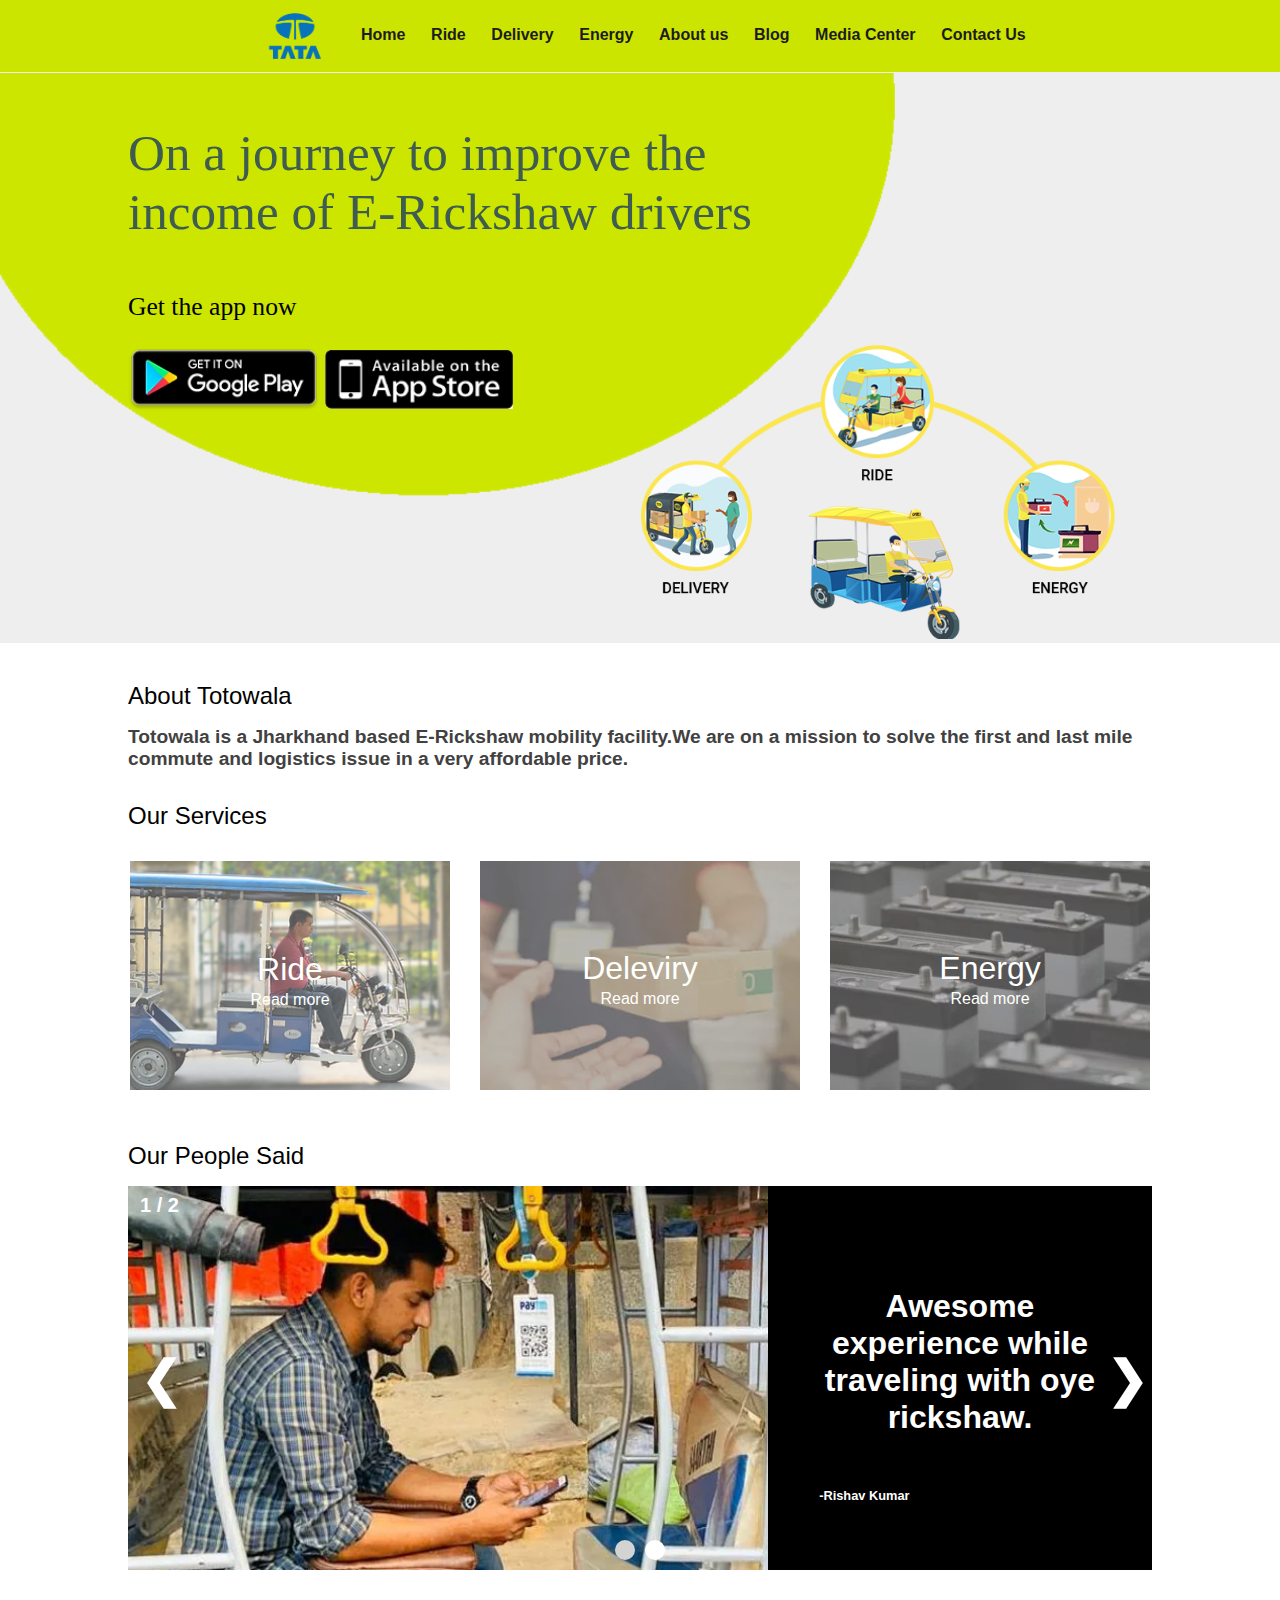
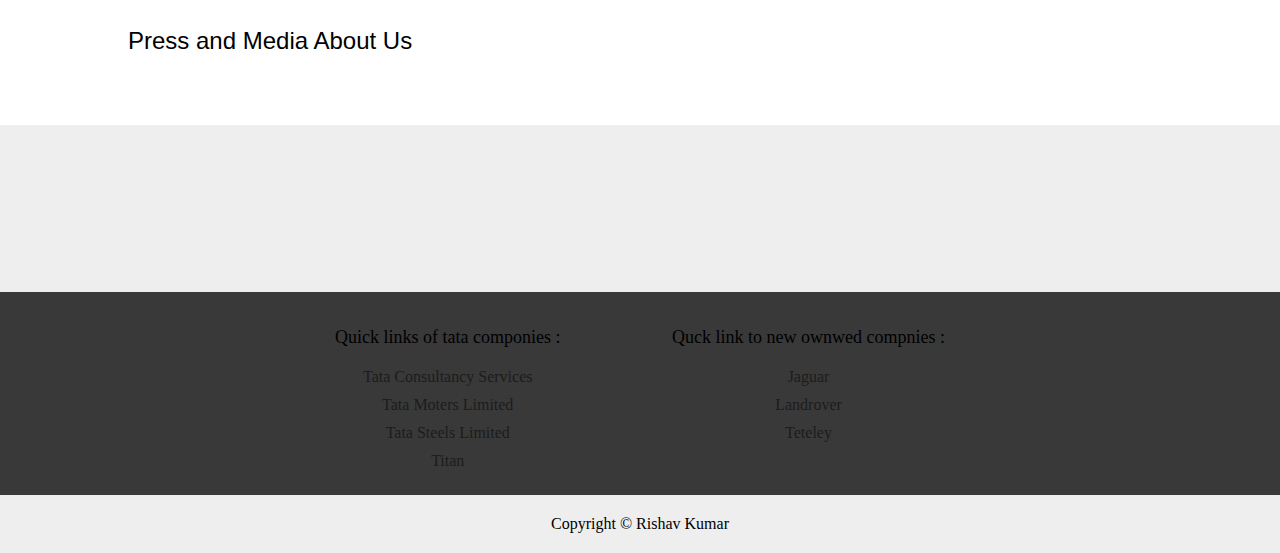
==== index.html @ 64a01a16 "uploding to git" ====
<!DOCTYPE html>
<html lang="en">

<head>
    <meta charset="UTF-8">
    <meta http-equiv="X-UA-Compatible" content="IE=edge">
    <meta name="viewport" content="width=device-width, initial-scale=1.0">
    <link rel="stylesheet" href="css/utiles.css">
    <link rel="stylesheet" href="css/styles.css">
    <title>Home</title>
</head>

<body>
    <header>
        <nav>
            <div class="logo flex-all-center"><img alt="logo" src="img/logo.png"></div>
            <div class="link"><a href="index.html">Home</a></div>
            <div class="link"><a href="ride.html">Ride</a></div>
            <div class="link"><a href="delivery.html">Delivery</a></div>
            <div class="link"><a href="energy.html">Energy</a></div>
            <div class="link"><a href="about.html">About us</a></div>
            <div class="link"><a href="blog.html">Blog</a></div>
            <div class="link"><a href="media.html">Media Center</a></div>
            <div class="link"><a href="contect.html">Contact Us</a></div>
        </nav>
    </header>
    <main>
        <div class="effect">
            <div class="circle-content">
                <div class="circle-heading">On a journey to improve the<br> income of E-Rickshaw drivers</div>
                <div class="circle-heading-2">Get the app now</div>
                <a href="www.google.com"><img src="img/play-store-logo.png" alt="play store"></a>
                <a href="www.google.com"><img src="img/app-store-logo.png" alt="app store"></a>
            </div>
            <img src="img/header-img-1.png" alt="Half circle" class="circle">
            <img src="img/header-img -2.webp" alt="Todo works" class="working">
        </div>
        <div class="content">
            <div class="artical">
                <div class="artical-title">About Totowala</div>
                <div class="artical-content">Totowala is a Jharkhand based E-Rickshaw mobility facility.We are on a
                    mission to solve the first and last mile commute and logistics issue in a very affordable price.
                </div>
            </div>

            <div class="artical">
                <div class="artical-title">Our Services</div>
                <div class="artical-content flex-all-center">
                    <div class="services">
                        <img src="img/home-3.png" alt="image-of-rider">
                        <div class="content-over-img">
                            <p>Ride</p>
                            <a href="ride.html">Read more</a>
                        </div>
                    </div>
                    <div class="services">
                        <img src="img/home-4.png" alt="image-of-rider">
                        <div class="content-over-img">
                            <p>Deleviry</p>
                            <a href="delivery.html">Read more</a>
                        </div>
                    </div>
                    <div class="services">
                        <img src="img/home-5.png" alt="image-of-rider">
                        <div class="content-over-img">
                            <p>Energy</p>
                            <a href="energy.html">Read more</a>
                        </div>
                    </div>
                </div>
            </div>
            
            <div class="artical">
                <div class="artical-title">Our People Said</div>
                <div class="artical-content">
                    <div class="slideshow-container"> 
                        
                        <div class="Slides fade">
                            <div class="one-box-review">
                                <img src="img/customer-1.png" alt="customer-review1">
                                <div class="cusomer-review">
                                    Awesome experience while traveling with oye rickshaw.
                                    <p class="reviewer">-Rishav Kumar</p>
                                </div>
                                <div class="numbertext">1 / 2</div>
                            </div>
                        </div>
                      
                        <div class="Slides fade">
                            <div class="one-box-review">
                                <img src="img/customer-2.png" alt="customer-review1">
                                <div class="cusomer-review">
                                    It's a great app. I'm happy to use this. Well done Guys.
                                    <p class="reviewer">-Jyoti Sharma</p>
                                </div>
                                <div class="numbertext">2 / 2</div>
                            </div>
                        </div>
                      
                        <a class="prev" onclick="plusSlides(-1)">&#10094;</a>
                        <a class="next" onclick="plusSlides(1)">&#10095;</a>
                        <div style="text-align:center">
                            <span class="dot" onclick="currentSlide(1)"></span>
                            <span class="dot" onclick="currentSlide(2)"></span>
                        </div>
                    </div>
                </div>
            </div>
            
            
            <div class="artical">
                <div class="artical-title">Press and Media About Us</div>
                <div class="artical-content">

                </div>
            </div>

        </div>
       
    </main>
    <footer class="flex-all-center">
        <div class="hl">
            <div class="links">
                <p>Quick links of tata componies :</p>
                <ul>
                    <li><a href="tcs.html">Tata Consultancy Services</a></li>
                    <li><a href="tml.html">Tata Moters Limited</a></li>
                    <li><a href="tsl.html">Tata Steels Limited</a></li>
                    <li><a href="titan.html">Titan</a></li>

                </ul>
            </div>
            <div class="links">
                <p>Quck link to new ownwed compnies :</p>
                <ul>
                    <li><a href="https://www.jaguar.in">Jaguar</a></li>
                    <li><a href="https://www.landrover.in">Landrover</a></li>
                    <li><a href="https://www.tetley.in">Teteley</a></li>

                </ul>
            </div>
        </div>

    </footer>
    <p class="creator">Copyright &copy; Rishav Kumar</p>
    <script src="js/index.js"></script>
</body>

</html>
---- css/utiles.css ----
.flex-all-center{
    display: flex;
    justify-content: center;
    align-items: center;
}
.text-center{
    text-align: center;
}
---- css/styles.css ----
@font-face {
    font-family: 'JosefinSans';
    src: url('/fonts/JosefinSans-VariableFont_wght.ttf');
}
/*
--main-bg-color: #FFD24C;
--main-light-colr: #FFE69A;
--main-text-color: #1C1C1C;
--slider-text-color: lightgray;
--link-color: #3E5C50;
--page-bg-color: #EEEEEE ;
--data-bg :white;
*/

:root {
    --nav-dark-color: #CCE500;
    --nav-light-colr: #BDD400;
    --link-dark-color: #1C1C1C;
    --link-light-color: #3E5C50;
    --slider-text-color: lightgray;
    
    --page-bg-color: #EEEEEE ;
    --data-bg :white;
    --footer-dark-color :#393939;
    --h-hight: 72px;
    --f-hight: 12vh;
}

* {
    margin: 0;
    padding: 0;

}
header {
    position: sticky;
    top: 0px;
    z-index: 4;
}

nav {
    display: flex;
    justify-content: center;
    flex-direction: row;
    align-items: center;
    height: var(--h-hight);
    background-color: var(--nav-dark-color);

}

nav div img {
    height: 60px;
}

.link a {
    font-family: Arial, Helvetica, sans-serif;
    font-weight: 700;
    font-size: 1rem;
    display: inline-block;
    box-sizing: border-box;
    padding-top: 20px ;
    padding-left: 1vw;
    padding-right: 1vw;
    height: 60px;
    text-decoration: none;
    color: var(--link-dark-color);
}

.link a:hover {
    color:var(--link-light-color);
    background-color: var(--nav-light-colr);
}

main {
    background-color: var(--page-bg-color);
}

.circle{
    margin-top: 1px;
    width: 70vw;
}
.circle-content{
    position:absolute;
    margin-left: 10vw;
    margin-top: 4vw;
    width: 60vw;
}
.circle-heading{
    font-size: 4vw;
    color: var(--link-light-color);
}
.circle-heading-2{
    font-size: 2vw;
    margin-top: 4vw;
    margin-bottom:2vw ;
}
.circle-content img{
    width:15vw;
}
.working{
    position: relative;
    bottom: 13vw;
    left: 40vw;
    width: 60vw;
}

.content{
    padding-top: 3vw;
    padding-bottom: 3vw;
    padding-left: 10vw;
    padding-right: 10vw;
    background-color: white;
    font-family:    worksans-extralight,work sans,sans-serif;
    position: relative;
    bottom: 13vw;

}
.artical-title{
    font-size: 1.5rem;
}
.artical-content{
    margin-top: 1rem;
    margin-bottom: 2rem;
    font-size: 1.2rem;
    color: rgb(65, 65, 65);
    font-weight: bold;
}
.services{
    position: relative;
    margin: 15px;
}
.services img{
    width: 25vw;
    opacity: 0.7;
}
.content-over-img{
    position: absolute;
    top: 7vw;
    bottom: 7vw; 
    width: 25vw;
    text-align: center;

}
.content-over-img p{
    color: #FFFFFE;
    font-size: 2rem;
    font-weight: 400;
}
.content-over-img a{
    color: #FFFFFE;
    text-decoration: none;
    font-size: 1rem;
    font-weight: 300;
}
.content-over-img a:hover{
    color: bisque;
}
/* Slideshow container */
.slideshow-container {
    width: 80vw;
    position: relative;
}

/* Hide the images by default */
.Slides {
    display: none;
    overflow: hidden;
}
.Slide {
    display: none;
    overflow: hidden;
}
.one-box-review{
    display: flex;
    flex-direction: row;
}
.Slides img{
    width: 50vw;
    height: 30vw;
}
.cusomer-review{
    width: 30vw;
    flex-direction: column;
    background-color: black;
    text-align: center;
    padding: 4vw;
    color: white;
    font-size: 2.5vw;
    padding-top: 8vw;
}
.reviewer{
    padding-top: 4vw;
    font-size: 1vw;
    text-align: left;
}

/* Next & previous buttons */
.prev,
.next {
    margin-left: 1vw;
    position: absolute;
    cursor: pointer;
    top: 40%;
    width: auto;
    color: white;
    font-weight: bold;
    font-size: 50px;
    transition: 0.6s ease;
    border-radius: 0 3px 3px 0;
    user-select: none;
}

/* Position the "next button" to the right */
.next {
    left: 75.5vw;
    border-radius: 3px 0 0 3px;
}

/* On hover, add a black background color with a little bit see-through */
.prev:hover,
.next:hover {
    color: lightgray;
}

/* Number text (1/5 etc) */
.numbertext {
    position: absolute;
    color: white;
    font-weight: bold;
    font-size: 20px;
    padding: 8px 12px;
}

/* The dots/bullets/indicators */
.dot {
    cursor: pointer;
    position: relative;
    bottom: 30px;
    height: 20px;
    width: 20px;
    margin: 0 2px;
    background-color: white;
    border-radius: 50%;
    display: inline-block;
    transition: background-color 0.6s ease;
}

.active,
.dot:hover {
    background-color: lightgray;
}

/* Fading animation */
.fade {
    animation-name: fade;
    animation-duration: 1.5s;
}

@keyframes fade {
    from {
        opacity: .4
    }

    to {
        opacity: 1
    }
}

.data {
    width: 92vw;
    display: flex;
    flex-direction: row;
}
.detail{
    background-color: var(--data-bg);
    color: var(--main-text-color);
    width: 65vw;
    margin: 20px;
    padding: 50px;
    font-family:Cambria, Cochin, Georgia, Times, 'Times New Roman', serif;
    font-size: 20px;
    font-weight: 10;
    text-align: justify;
    border-radius: 5px;
    letter-spacing: 0.032rem;
}
.detail h1{
    text-align: center;
}
.list{
    background-color: var(--data-bg);
    color: var(--main-text-color);
    position: sticky;
    top: calc(var(--h-hight) + 1vh);
    width: 25vw;
    height: 75vh;
    margin: 20px;
    padding: 20px;
    border-radius: 10px;
    display: flex;
    flex-direction: column;
    align-items: center;
    overflow: hidden;
    
}
.list img{
    width: 15vw;
    height: 15vw;
}
.list ul li{
    list-style : none;
    padding: 5px;
}
.topic{
    font-weight:bold;

}
footer {
    flex-direction: column;
    padding: 20px;
    background-color: var(--footer-dark-color);
    font-family: 'Playfair Display', serif;
}
.hl{
    display: flex;
    flex-direction: row;
    justify-content: space-between;
    width: 50vw;
}
.links p{
    font-size: 18px;
    margin: 15px;
}
.links ul li{
    list-style: none;
    padding: 5px;
    text-align: center;
}
.links ul li a{
    text-decoration: none;
    color: var(--link-dark-color);
}
.links ul li a:hover{
    color: var(--link-light-color);
    font-size: 1.2rem;
}
.creator{
    position: relative;
    background-color: var(--page-bg-color);
    color: var(--link-color);
    text-align: center;
    padding: 20px;
    margin-bottom: 0px;
    bottom: 0px;
}
/*About page*/
.data-3{
    width: 90vw;
    background-color: var(--data-bg);
    margin: 20px;
    padding: 20px;
    border-radius: 10px;
}

.heading{
    padding: 20px;
    color: var(--main-text-color);
    font-size: 30px;
    font-weight: bold;
    color: var(--link-color);
}
/*page tributes*/

.tuple{
    display: flex;
    justify-content: center;
    align-items: center;
    flex-direction: row;
    background-color: var(--data-bg);

    width: 80vw;
    height: 40vh;
    border-radius: 10px;
    margin: 20px;
    overflow: hidden;
}
.tuple img{
    height: 30vh;
    min-width: 40vh;
    margin: 20px;
}
.data-2{
    display: flex;
    flex-direction: column;
    color: var(--main-text-color);
    margin: 20px;
    text-align: justify;
    font-size: 18px;
}
.data-2 p{
    text-align: left;
    font-weight:bolder;
    margin: 10px;
    font-size: 25px;
}
/*product page*/
.product{
    margin: 20px;
    width: 90vw;
    background-color: var(--data-bg);
    border-radius: 10px;
}
.title{
    color: var(--main-text-color);
    font-size: 30px;
    margin: 50px;
}
.product ul li{
    list-style: none;
    text-align: center;
    margin: 20px;
    font-size: 20px;
}
.product ul li a{
    color: var(--link-color);
    text-decoration: none;
}
.product ul li a:hover{
    color: var(--slider-text-color);
    font-size: 25px;
}
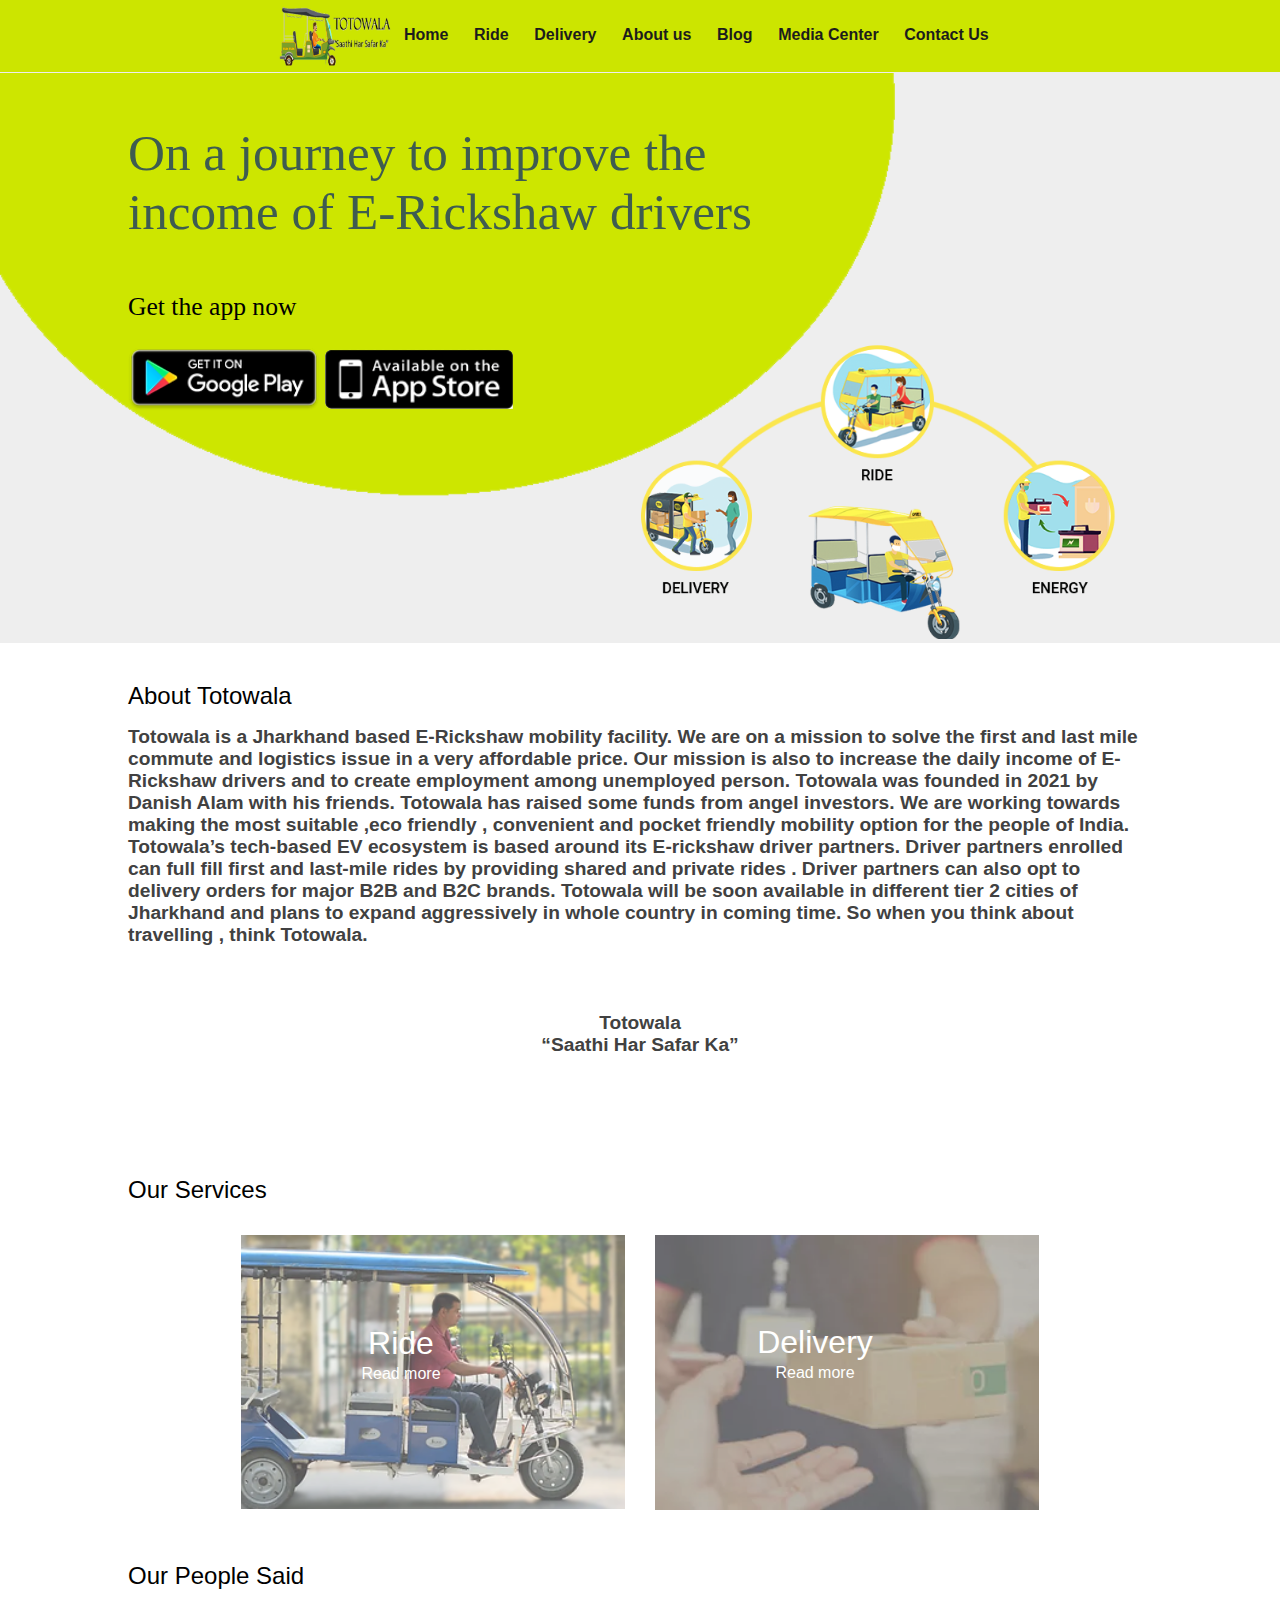
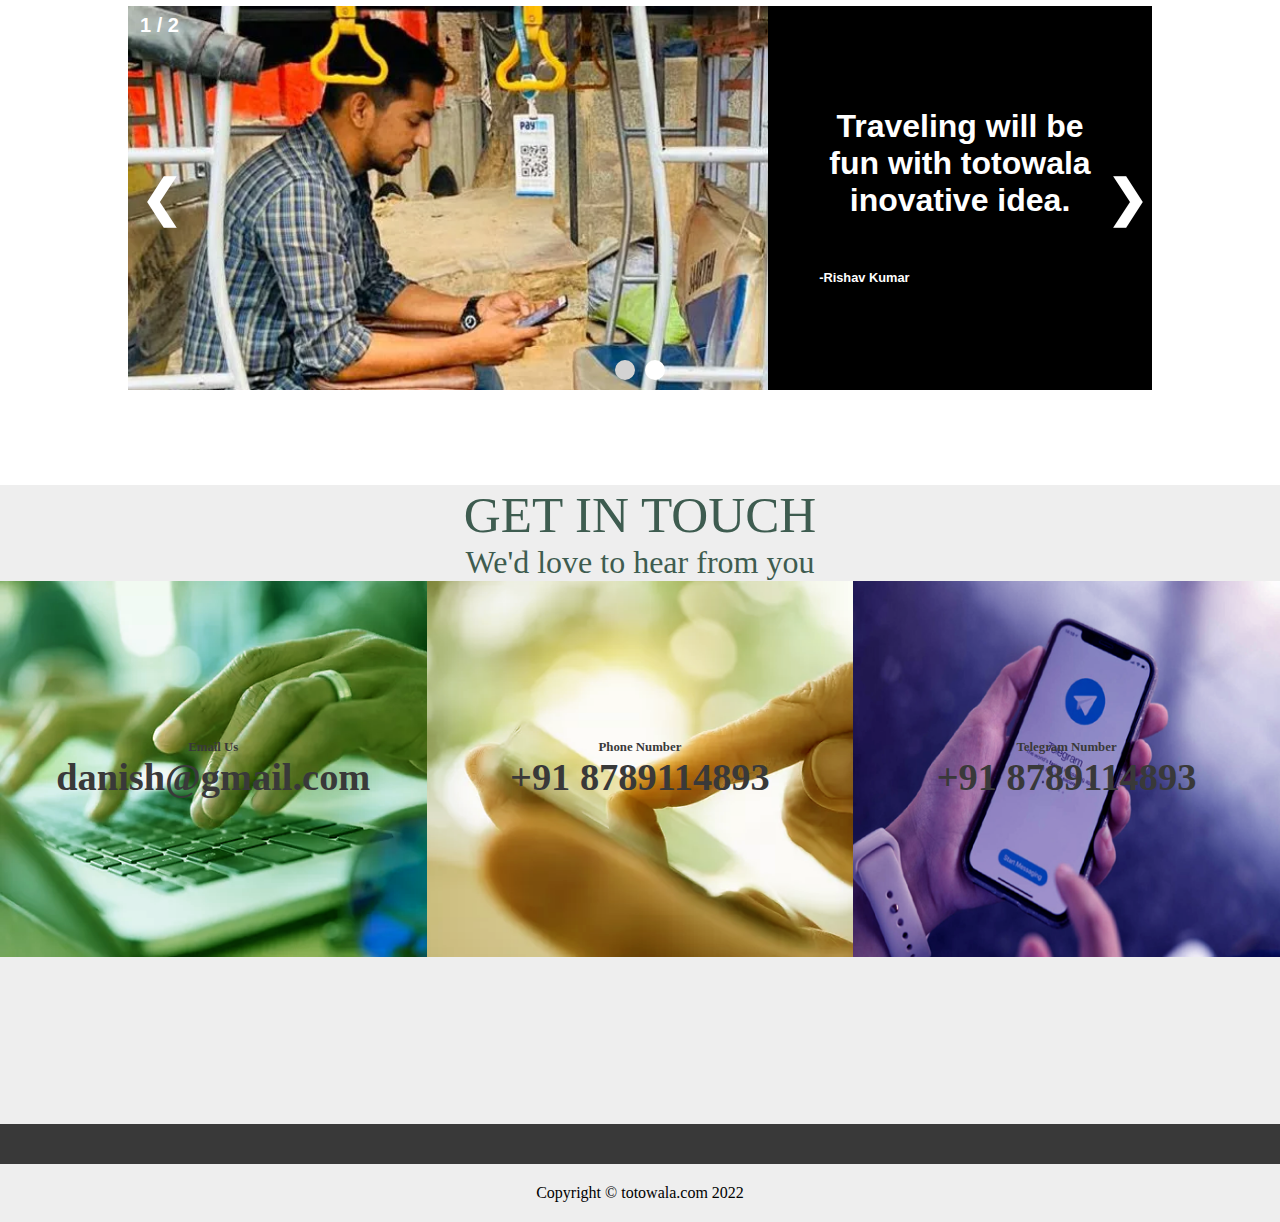
==== commit 0ded1280: "with proper logo and about" ====
--- a/index.html
+++ b/index.html
@@ -17,7 +17,6 @@
             <div class="link"><a href="index.html">Home</a></div>
             <div class="link"><a href="ride.html">Ride</a></div>
             <div class="link"><a href="delivery.html">Delivery</a></div>
-            <div class="link"><a href="energy.html">Energy</a></div>
             <div class="link"><a href="about.html">About us</a></div>
             <div class="link"><a href="blog.html">Blog</a></div>
             <div class="link"><a href="media.html">Media Center</a></div>
@@ -38,8 +37,20 @@
         <div class="content">
             <div class="artical">
                 <div class="artical-title">About Totowala</div>
-                <div class="artical-content">Totowala is a Jharkhand based E-Rickshaw mobility facility.We are on a
-                    mission to solve the first and last mile commute and logistics issue in a very affordable price.
+                <div class="artical-content">
+                    Totowala is a Jharkhand based E-Rickshaw mobility facility. 
+We are on a mission to solve the first and last mile commute and logistics issue in a very affordable price.
+Our mission is also to increase the daily income of E-Rickshaw drivers and to create employment among unemployed person.
+Totowala was founded in 2021 by Danish Alam with his friends.
+ Totowala has raised some funds from angel investors. We are working towards making the most suitable ,eco friendly , convenient and pocket friendly mobility option for the people of India.
+Totowala’s tech-based EV ecosystem is based around its E-rickshaw driver partners. Driver partners enrolled can full fill first and last-mile rides by providing shared and private rides .
+Driver partners can also opt to delivery orders for major B2B and B2C brands. 
+Totowala will be soon available in different tier 2 cities of Jharkhand and plans to expand aggressively in whole country in coming time. 
+    So when you think about travelling , think Totowala. 
+
+                <br><br><br><br><center> <p>   Totowala<br>
+              “Saathi Har Safar Ka”</p></center><br><br><br><br>                         
+
                 </div>
             </div>
 
@@ -56,15 +67,8 @@
                     <div class="services">
                         <img src="img/home-4.png" alt="image-of-rider">
                         <div class="content-over-img">
-                            <p>Deleviry</p>
+                            <p>Delivery</p>
                             <a href="delivery.html">Read more</a>
-                        </div>
-                    </div>
-                    <div class="services">
-                        <img src="img/home-5.png" alt="image-of-rider">
-                        <div class="content-over-img">
-                            <p>Energy</p>
-                            <a href="energy.html">Read more</a>
                         </div>
                     </div>
                 </div>
@@ -76,10 +80,10 @@
                     <div class="slideshow-container"> 
                         
                         <div class="Slides fade">
-                            <div class="one-box-review">
+                            <div class="one-box-content">
                                 <img src="img/customer-1.png" alt="customer-review1">
                                 <div class="cusomer-review">
-                                    Awesome experience while traveling with oye rickshaw.
+                                    Traveling will be fun with totowala inovative idea.
                                     <p class="reviewer">-Rishav Kumar</p>
                                 </div>
                                 <div class="numbertext">1 / 2</div>
@@ -87,10 +91,10 @@
                         </div>
                       
                         <div class="Slides fade">
-                            <div class="one-box-review">
+                            <div class="one-box-content">
                                 <img src="img/customer-2.png" alt="customer-review1">
                                 <div class="cusomer-review">
-                                    It's a great app. I'm happy to use this. Well done Guys.
+                                    I'm happy to see this type of problem solving approch. Well done Guys.
                                     <p class="reviewer">-Jyoti Sharma</p>
                                 </div>
                                 <div class="numbertext">2 / 2</div>
@@ -106,20 +110,28 @@
                     </div>
                 </div>
             </div>
-            
-            
-            <div class="artical">
-                <div class="artical-title">Press and Media About Us</div>
-                <div class="artical-content">
-
+        </div>
+        <div class="contect">
+            <div class="contect-heading circle-heading">GET IN TOUCH <p>We'd love to hear from you</p></div>
+            <div class="one-box-content">
+                <div class="wayes flex-all-center">
+                    <img src="img/contect1.png" alt="contact-on-email">
+                    <div class="content-over-image">Email Us<br><a href="mailto:alamdanish82117@gmail.com">danish@gmail.com</a></div>
+                </div>
+                <div class="wayes flex-all-center">
+                    <img src="img/contect2.png" alt="contact-on-call">
+                    <div class="content-over-image">Phone Number<br><a href="tel:8789114893">+91 8789114893</a></div>
+                </div>
+                <div class="wayes flex-all-center">
+                    <img src="img/contect3.png" alt="contact-on-telegram">
+                    <div class="content-over-image">Telegram Number<br><a href="tel:8789114893">+91 8789114893</a></div>
                 </div>
             </div>
-
         </div>
        
     </main>
     <footer class="flex-all-center">
-        <div class="hl">
+        <!--<div class="hl">
             <div class="links">
                 <p>Quick links of tata componies :</p>
                 <ul>
@@ -139,10 +151,10 @@
 
                 </ul>
             </div>
-        </div>
+        </div>-->
 
     </footer>
-    <p class="creator">Copyright &copy; Rishav Kumar</p>
+    <p class="creator">Copyright &copy; totowala.com 2022</p>
     <script src="js/index.js"></script>
 </body>
 
--- a/css/styles.css
+++ b/css/styles.css
@@ -48,7 +48,7 @@
 }
 
 nav div img {
-    height: 60px;
+    height: 70px;
 }
 
 .link a {
@@ -129,7 +129,7 @@
     margin: 15px;
 }
 .services img{
-    width: 25vw;
+    width: 30vw;
     opacity: 0.7;
 }
 .content-over-img{
@@ -169,7 +169,7 @@
     display: none;
     overflow: hidden;
 }
-.one-box-review{
+.one-box-content{
     display: flex;
     flex-direction: row;
 }
@@ -264,7 +264,34 @@
         opacity: 1
     }
 }
-
+.contect{
+    position: relative;
+    bottom: 13vw;
+}
+.contect-heading{
+    text-align: center;
+}
+.contect p{
+    font-size: 2rem;
+}
+.wayes img{
+    width: 33.33vw;   
+}
+.content-over-image{
+    position: absolute;
+    font-size: 1vw;
+    color: var(--footer-dark-color);
+    font-weight: bold;
+    text-align: center;
+}
+.content-over-image a{
+    text-decoration: none;
+    color: var(--footer-dark-color);
+    font-size: 3vw;
+}
+.content-over-image a:hover{
+    font-size: 3.2vw;
+}
 .data {
     width: 92vw;
     display: flex;
@@ -352,79 +379,3 @@
     margin-bottom: 0px;
     bottom: 0px;
 }
-/*About page*/
-.data-3{
-    width: 90vw;
-    background-color: var(--data-bg);
-    margin: 20px;
-    padding: 20px;
-    border-radius: 10px;
-}
-
-.heading{
-    padding: 20px;
-    color: var(--main-text-color);
-    font-size: 30px;
-    font-weight: bold;
-    color: var(--link-color);
-}
-/*page tributes*/
-
-.tuple{
-    display: flex;
-    justify-content: center;
-    align-items: center;
-    flex-direction: row;
-    background-color: var(--data-bg);
-
-    width: 80vw;
-    height: 40vh;
-    border-radius: 10px;
-    margin: 20px;
-    overflow: hidden;
-}
-.tuple img{
-    height: 30vh;
-    min-width: 40vh;
-    margin: 20px;
-}
-.data-2{
-    display: flex;
-    flex-direction: column;
-    color: var(--main-text-color);
-    margin: 20px;
-    text-align: justify;
-    font-size: 18px;
-}
-.data-2 p{
-    text-align: left;
-    font-weight:bolder;
-    margin: 10px;
-    font-size: 25px;
-}
-/*product page*/
-.product{
-    margin: 20px;
-    width: 90vw;
-    background-color: var(--data-bg);
-    border-radius: 10px;
-}
-.title{
-    color: var(--main-text-color);
-    font-size: 30px;
-    margin: 50px;
-}
-.product ul li{
-    list-style: none;
-    text-align: center;
-    margin: 20px;
-    font-size: 20px;
-}
-.product ul li a{
-    color: var(--link-color);
-    text-decoration: none;
-}
-.product ul li a:hover{
-    color: var(--slider-text-color);
-    font-size: 25px;
-}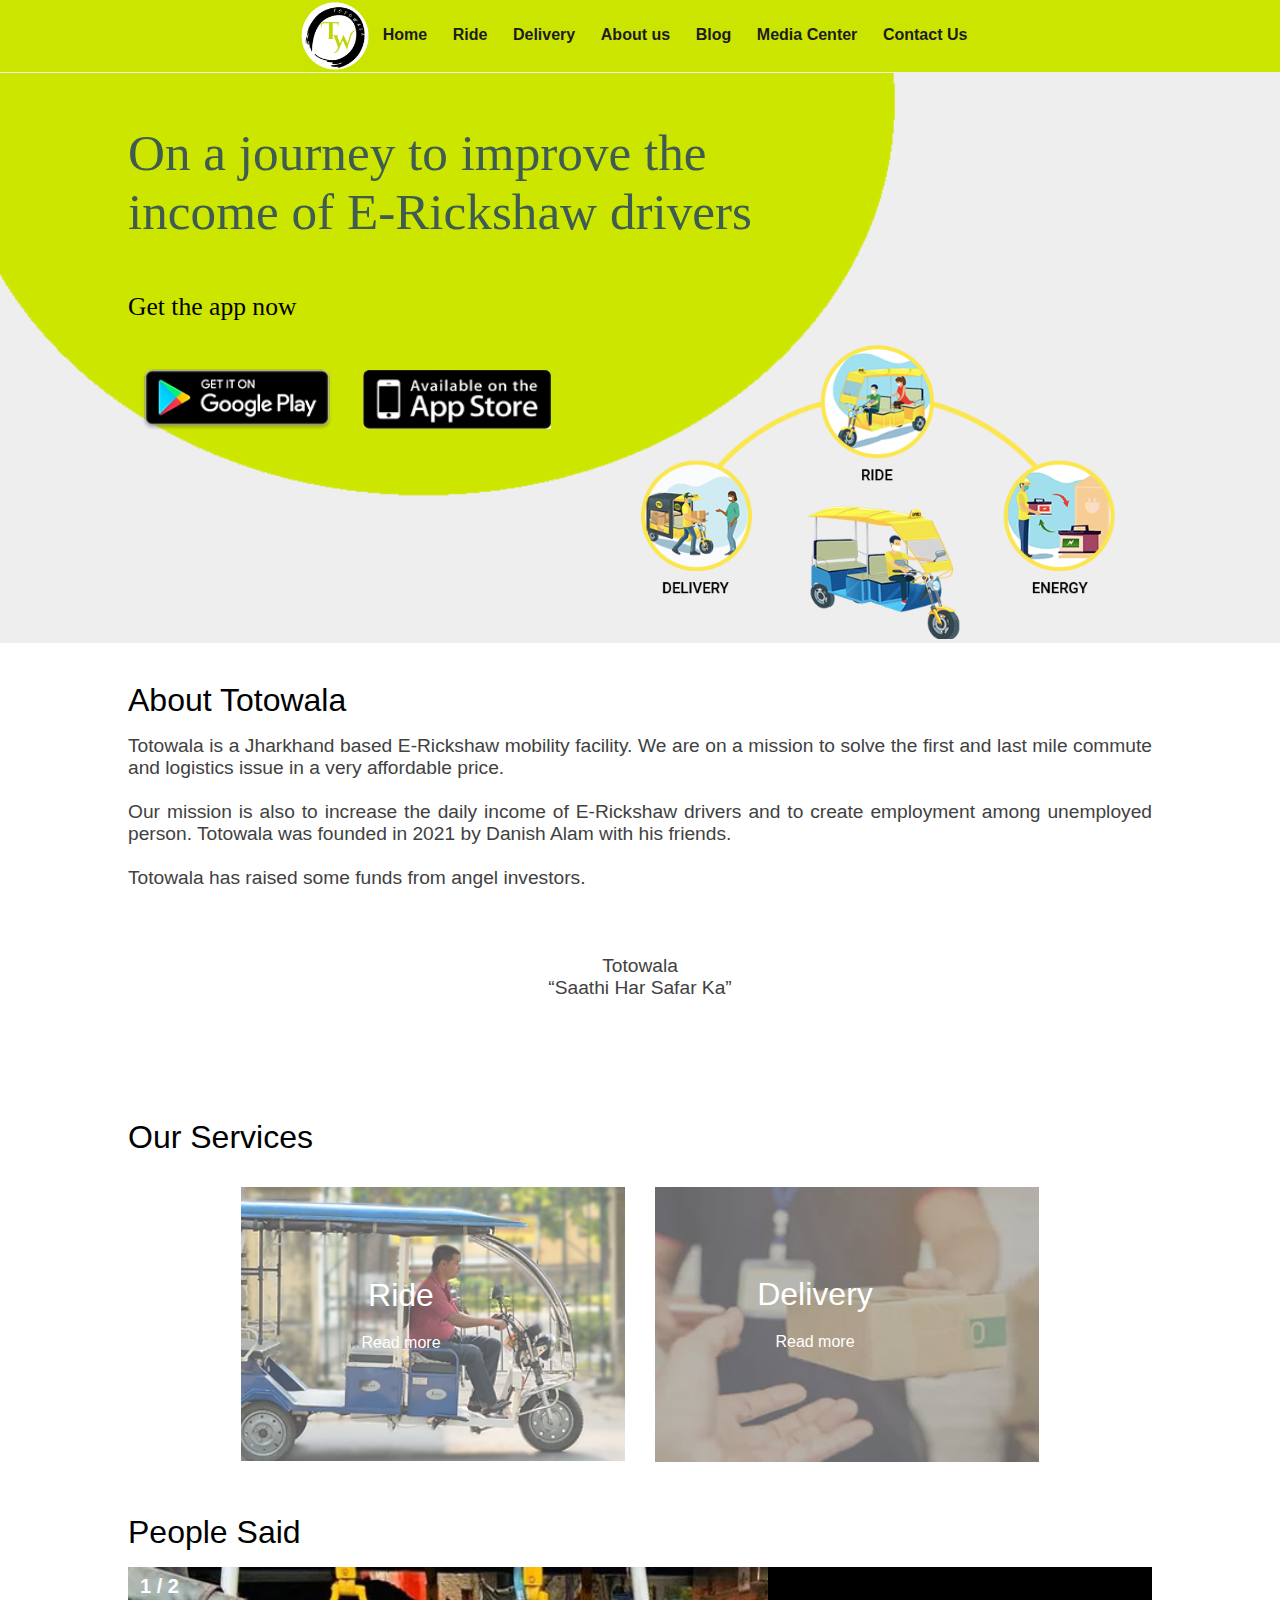
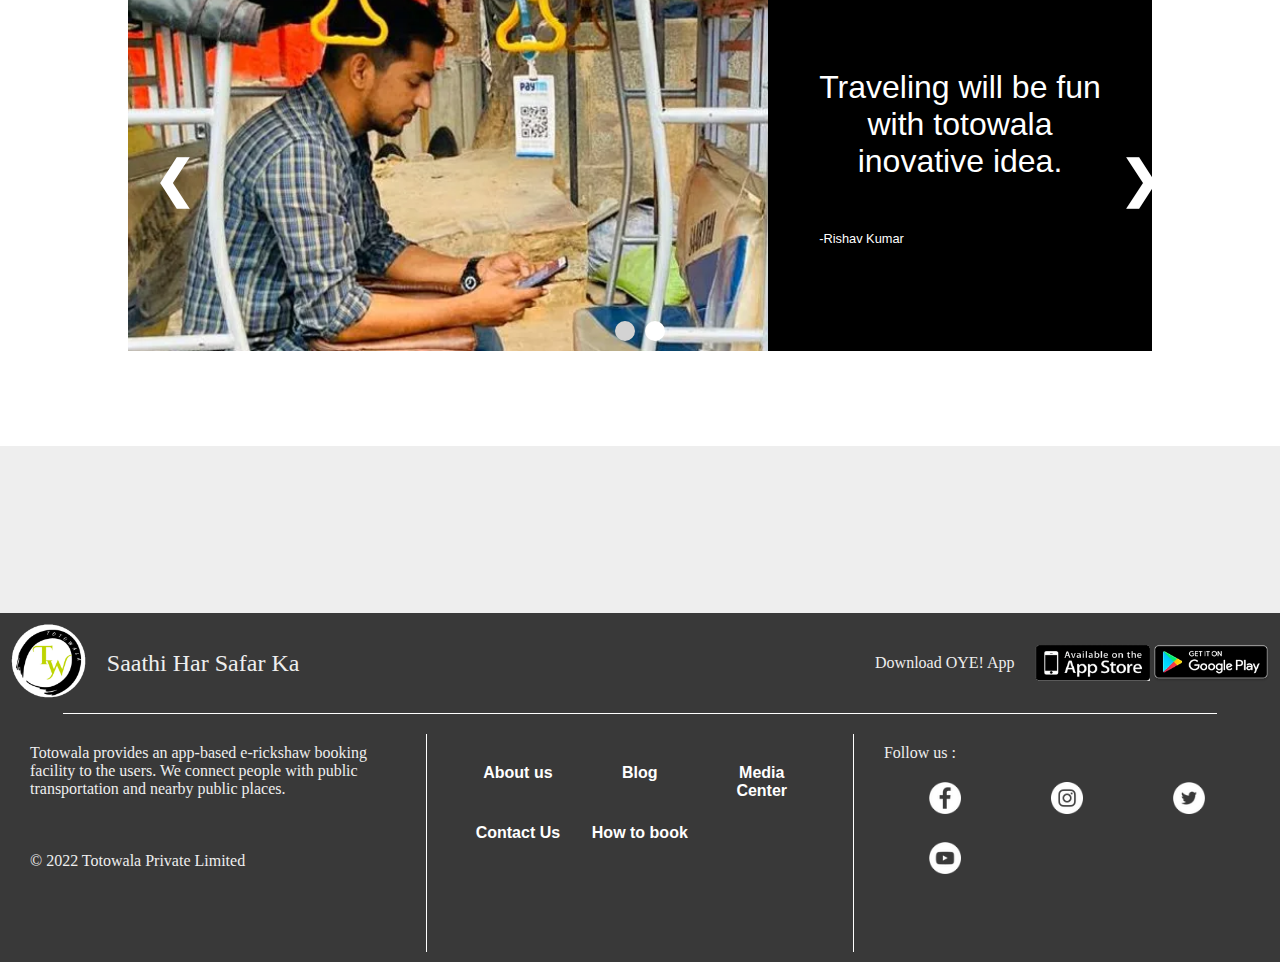
==== commit 2a4d0ac3: "contact and about page" ====
--- a/index.html
+++ b/index.html
@@ -7,6 +7,10 @@
     <meta name="viewport" content="width=device-width, initial-scale=1.0">
     <link rel="stylesheet" href="css/utiles.css">
     <link rel="stylesheet" href="css/styles.css">
+    <link rel="apple-touch-icon" sizes="180x180" href="/fabicon/apple-touch-icon.png">
+    <link rel="icon" type="image/png" sizes="32x32" href="/fabicon/favicon-32x32.png">
+    <link rel="icon" type="image/png" sizes="16x16" href="/fabicon/favicon-16x16.png">
+    <link rel="manifest" href="/fabicon/site.webmanifest">
     <title>Home</title>
 </head>
 
@@ -38,21 +42,16 @@
             <div class="artical">
                 <div class="artical-title">About Totowala</div>
                 <div class="artical-content">
-                    Totowala is a Jharkhand based E-Rickshaw mobility facility. 
-We are on a mission to solve the first and last mile commute and logistics issue in a very affordable price.
-Our mission is also to increase the daily income of E-Rickshaw drivers and to create employment among unemployed person.
-Totowala was founded in 2021 by Danish Alam with his friends.
- Totowala has raised some funds from angel investors. We are working towards making the most suitable ,eco friendly , convenient and pocket friendly mobility option for the people of India.
-Totowala’s tech-based EV ecosystem is based around its E-rickshaw driver partners. Driver partners enrolled can full fill first and last-mile rides by providing shared and private rides .
-Driver partners can also opt to delivery orders for major B2B and B2C brands. 
-Totowala will be soon available in different tier 2 cities of Jharkhand and plans to expand aggressively in whole country in coming time. 
-    So when you think about travelling , think Totowala. 
-
+                    Totowala is a Jharkhand based E-Rickshaw mobility facility.
+    We are on a mission to solve the first and last mile commute and logistics issue in a very affordable price.<br><br>
+    Our mission is also to increase the daily income of E-Rickshaw drivers and to create employment among unemployed person.
+    Totowala was founded in 2021 by Danish Alam with his friends.<br><br>
+    Totowala has raised some funds from angel investors. 
+    
                 <br><br><br><br><center> <p>   Totowala<br>
               “Saathi Har Safar Ka”</p></center><br><br><br><br>                         
-
+    
                 </div>
-            </div>
 
             <div class="artical">
                 <div class="artical-title">Our Services</div>
@@ -75,7 +74,7 @@
             </div>
             
             <div class="artical">
-                <div class="artical-title">Our People Said</div>
+                <div class="artical-title">People Said</div>
                 <div class="artical-content">
                     <div class="slideshow-container"> 
                         
@@ -111,50 +110,43 @@
                 </div>
             </div>
         </div>
-        <div class="contect">
-            <div class="contect-heading circle-heading">GET IN TOUCH <p>We'd love to hear from you</p></div>
-            <div class="one-box-content">
-                <div class="wayes flex-all-center">
-                    <img src="img/contect1.png" alt="contact-on-email">
-                    <div class="content-over-image">Email Us<br><a href="mailto:alamdanish82117@gmail.com">danish@gmail.com</a></div>
-                </div>
-                <div class="wayes flex-all-center">
-                    <img src="img/contect2.png" alt="contact-on-call">
-                    <div class="content-over-image">Phone Number<br><a href="tel:8789114893">+91 8789114893</a></div>
-                </div>
-                <div class="wayes flex-all-center">
-                    <img src="img/contect3.png" alt="contact-on-telegram">
-                    <div class="content-over-image">Telegram Number<br><a href="tel:8789114893">+91 8789114893</a></div>
-                </div>
+       
+    </main>
+
+
+    <footer>
+        <div class="foot flex-h flex-space-between">
+            <div class="flex-h">
+                <div class="e"><img src="img/logo.png" alt="Logo"></div>
+                <div class="e flex-c font-2">Saathi Har Safar Ka</div>
+            </div>
+            <div class="flex-h">
+                <div class="e flex-c">Download OYE! App</div>
+                <div class="e small-img flex-c"><img src="img/app-store-logo.png" alt=""><img src="img/play-store-logo.png" alt=""></div>
             </div>
         </div>
-       
-    </main>
-    <footer class="flex-all-center">
-        <!--<div class="hl">
-            <div class="links">
-                <p>Quick links of tata componies :</p>
-                <ul>
-                    <li><a href="tcs.html">Tata Consultancy Services</a></li>
-                    <li><a href="tml.html">Tata Moters Limited</a></li>
-                    <li><a href="tsl.html">Tata Steels Limited</a></li>
-                    <li><a href="titan.html">Titan</a></li>
-
-                </ul>
+        <center><hr color="white" width="90%" size="1"></center>
+        <div class="foot flex-h e">
+            <div class="div-3"> Totowala provides an app-based e-rickshaw booking facility to the users. We connect people with public transportation and nearby public places. 
+                <br><br><br><br><p class="creator">&copy; 2022 Totowala Private Limited</p><br><br><br><br></div>
+            <div class="vr"></div>
+            <div class="div-3">
+                <div class="link-f"><a href="about.html">About us</a></div>
+                <div class="link-f"><a href="blog.html">Blog</a></div>
+                <div class="link-f"><a href="media.html">Media Center</a></div>
+                <div class="link-f"><a href="contect.html">Contact Us</a></div>
+                <div class="link-f"><a href="book.html">How to book</a></div>        
             </div>
-            <div class="links">
-                <p>Quck link to new ownwed compnies :</p>
-                <ul>
-                    <li><a href="https://www.jaguar.in">Jaguar</a></li>
-                    <li><a href="https://www.landrover.in">Landrover</a></li>
-                    <li><a href="https://www.tetley.in">Teteley</a></li>
-
-                </ul>
+            <div class="vr"></div>
+            <div class="div-3">
+                <p>Follow us :</p>
+                <div class="link-f"><a href="https://www.facebook.com"><img src="img/facebook.webp" alt=""></a></div>
+                <div class="link-f"><a href="https://www.instagram.com"><img src="img/insta.webp" alt=""></a></div>
+                <div class="link-f"><a href="https://www.tweeter.com"><img src="img/tweeter.webp" alt=""></a></div>
+                <div class="link-f"><a href="https://www.youtube.com"><img src="img/youtube.webp" alt=""></a></div>
             </div>
-        </div>-->
-
+        </div>
     </footer>
-    <p class="creator">Copyright &copy; totowala.com 2022</p>
     <script src="js/index.js"></script>
 </body>
 
--- a/css/styles.css
+++ b/css/styles.css
@@ -31,6 +31,22 @@
     padding: 0;
 
 }
+.font-2{
+    font-size: 1.5rem;
+}
+.flex-c{
+    display: flex;
+    justify-content: center;
+    align-items: center;
+}
+.flex-h{
+    display: flex;
+    flex-direction: column;
+}
+.flex-h{
+    display: flex;
+    flex-direction: row;
+}
 header {
     position: sticky;
     top: 0px;
@@ -51,7 +67,7 @@
     height: 70px;
 }
 
-.link a {
+a {
     font-family: Arial, Helvetica, sans-serif;
     font-weight: 700;
     font-size: 1rem;
@@ -115,14 +131,15 @@
 
 }
 .artical-title{
-    font-size: 1.5rem;
+    font-size: 2rem;
 }
 .artical-content{
+    text-align: justify;
     margin-top: 1rem;
     margin-bottom: 2rem;
     font-size: 1.2rem;
     color: rgb(65, 65, 65);
-    font-weight: bold;
+    font-weight: 300;
 }
 .services{
     position: relative;
@@ -264,34 +281,7 @@
         opacity: 1
     }
 }
-.contect{
-    position: relative;
-    bottom: 13vw;
-}
-.contect-heading{
-    text-align: center;
-}
-.contect p{
-    font-size: 2rem;
-}
-.wayes img{
-    width: 33.33vw;   
-}
-.content-over-image{
-    position: absolute;
-    font-size: 1vw;
-    color: var(--footer-dark-color);
-    font-weight: bold;
-    text-align: center;
-}
-.content-over-image a{
-    text-decoration: none;
-    color: var(--footer-dark-color);
-    font-size: 3vw;
-}
-.content-over-image a:hover{
-    font-size: 3.2vw;
-}
+
 .data {
     width: 92vw;
     display: flex;
@@ -317,7 +307,7 @@
     background-color: var(--data-bg);
     color: var(--main-text-color);
     position: sticky;
-    top: calc(var(--h-hight) + 1vh);
+    top: calc(var(--h-hight) - 1vh);
     width: 25vw;
     height: 75vh;
     margin: 20px;
@@ -343,39 +333,134 @@
 }
 footer {
     flex-direction: column;
-    padding: 20px;
     background-color: var(--footer-dark-color);
     font-family: 'Playfair Display', serif;
-}
-.hl{
-    display: flex;
-    flex-direction: row;
+    color: var(--page-bg-color);
+}
+.foot img{
+    height: 6vw;
+}
+
+.small-img img{
+    height: 3vw;
+}
+.flex-space-between{
+    display: flex;
     justify-content: space-between;
+}
+.e{
+    margin: 10px;
+}
+.vr{
+    background-color: white;
+    width: 1px;
+    margin: 10px;
+}
+.div-3{
+    width: 33.3vw;
+    padding: 20px;
+}
+.link-f{
+    width: 33.3%;
+    display: inline-block;
+    float: left;
+    text-align: center;
+
+}
+.link-f a{
+    color: white;
+}
+.link-f img{
+    height: 2rem;
+}
+.link-f a:hover{
+    background-color: black;
+}
+
+/*contact us page*/
+
+.contect{
+    position: relative;
+    top: 2vw;
+}
+.blank{
+    height: 10vw;
+}
+.contect-heading{
+    text-align: center;
+}
+.contect p{
+    font-size: 2rem;
+}
+.wayes img{
+    width: 33.33vw;   
+}
+.content-over-image{
+    position: absolute;
+    font-size: 1vw;
+    color: var(--footer-dark-color);
+    font-weight: bold;
+    text-align: center;
+}
+.content-over-image a{
+    text-decoration: none;
+    color: var(--footer-dark-color);
+    font-size: 3vw;
+}
+.content-over-image a:hover{
+    font-size: 3.2vw;
+}
+
+/*about us page*/
+.rectangle{
+    position: relative;
+}
+.rectangle-half{
+    position: relative;
+    width: 85vw;
+    height: 25vw;
+    z-index: 1;
+}
+.driver{
+    position: absolute;
+    right: 0vw;
+    height: 25vw;
     width: 50vw;
-}
-.links p{
-    font-size: 18px;
-    margin: 15px;
-}
-.links ul li{
-    list-style: none;
-    padding: 5px;
-    text-align: center;
-}
-.links ul li a{
-    text-decoration: none;
-    color: var(--link-dark-color);
-}
-.links ul li a:hover{
-    color: var(--link-light-color);
-    font-size: 1.2rem;
-}
+
+}
+.margin-max{
+    margin-top: 20px;
+    margin-left: 25vw;
+    margin-right: 25vw;
+}
+.font-about{
+    font-size: 2.5rem;
+    text-align: center;
+    margin: 30px;
+}
+.more-about{
+    justify-content: center;
+}
+
 .creator{
-    position: relative;
-    background-color: var(--page-bg-color);
-    color: var(--link-color);
-    text-align: center;
-    padding: 20px;
-    margin-bottom: 0px;
-    bottom: 0px;
-}
+    width: 20vw;
+}
+.artical-over-img{
+    display: none;
+
+}
+.c-b{
+    color: black;
+    font-weight: 500;
+    margin: 20px;
+}
+.trans{
+    opacity: .7;
+
+}
+.show{
+    display: block;
+    position: absolute;
+    width: 20vw;
+    border: 5px;
+}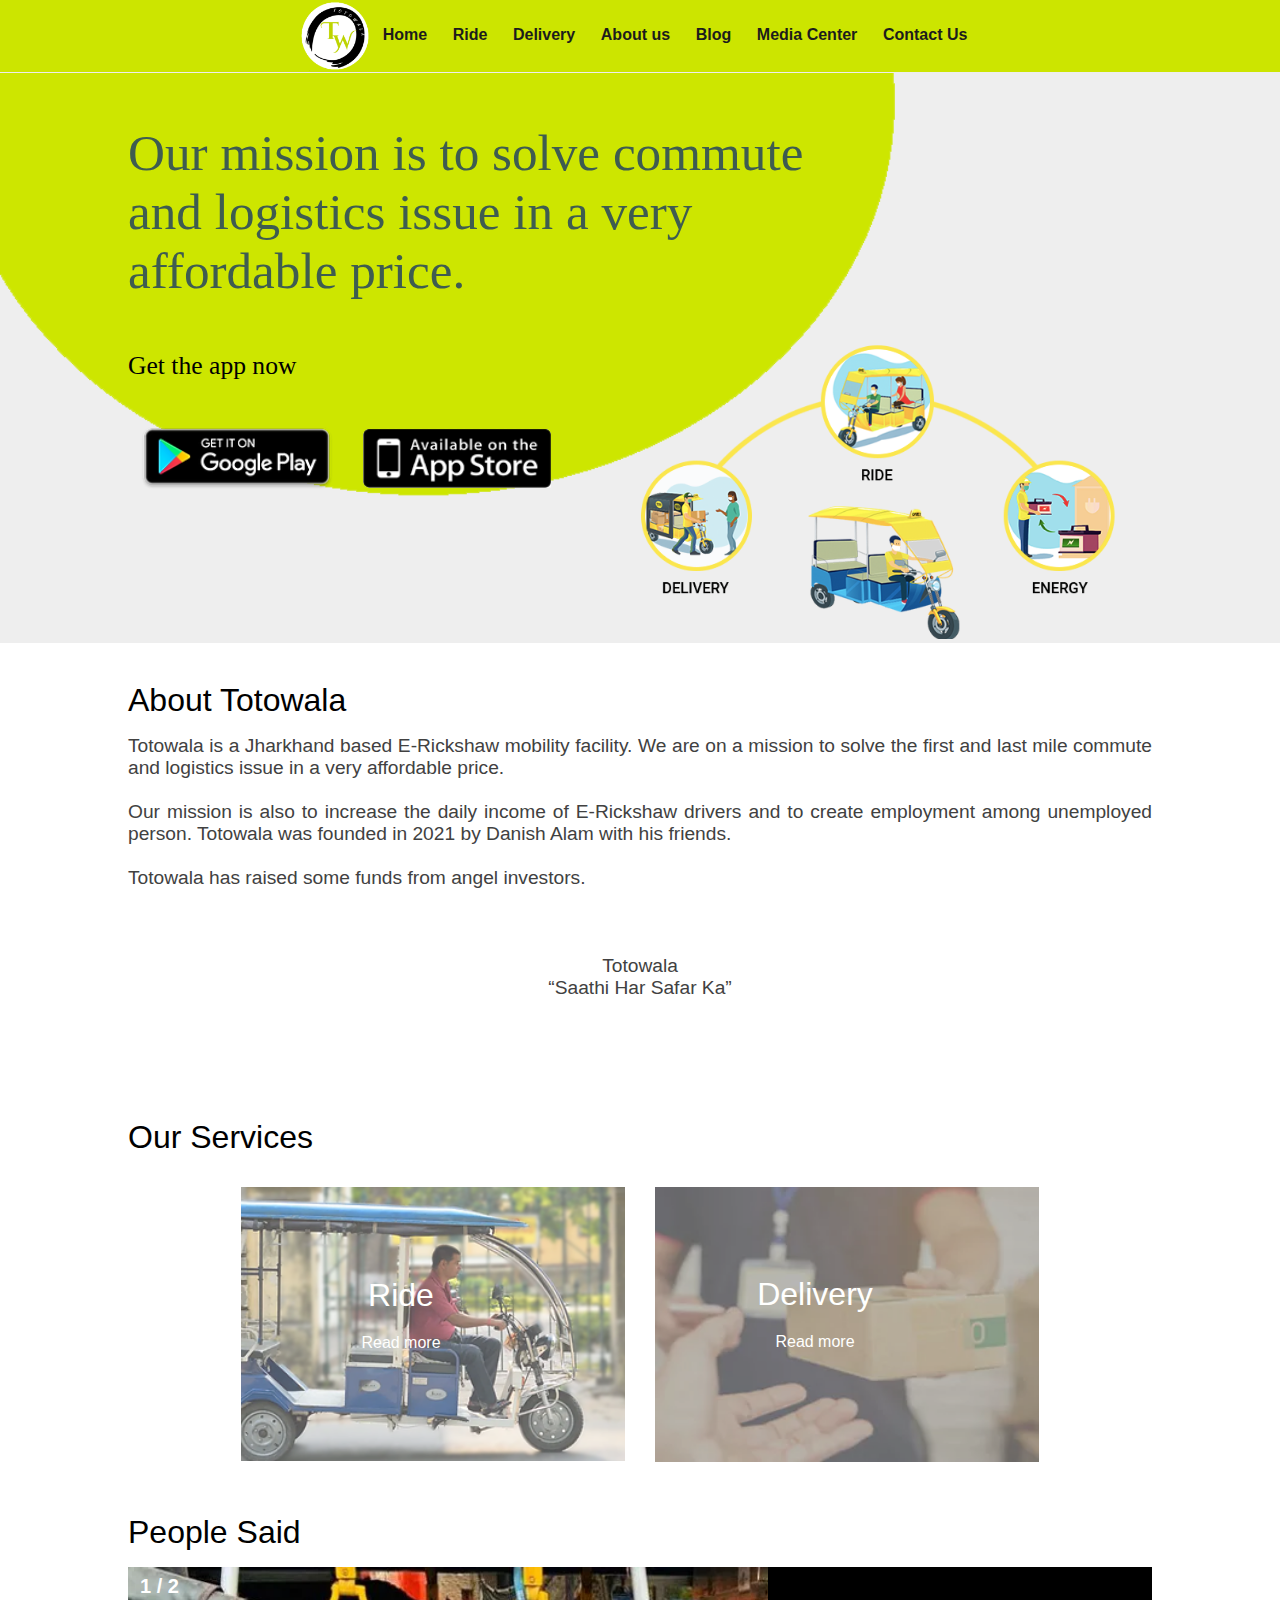
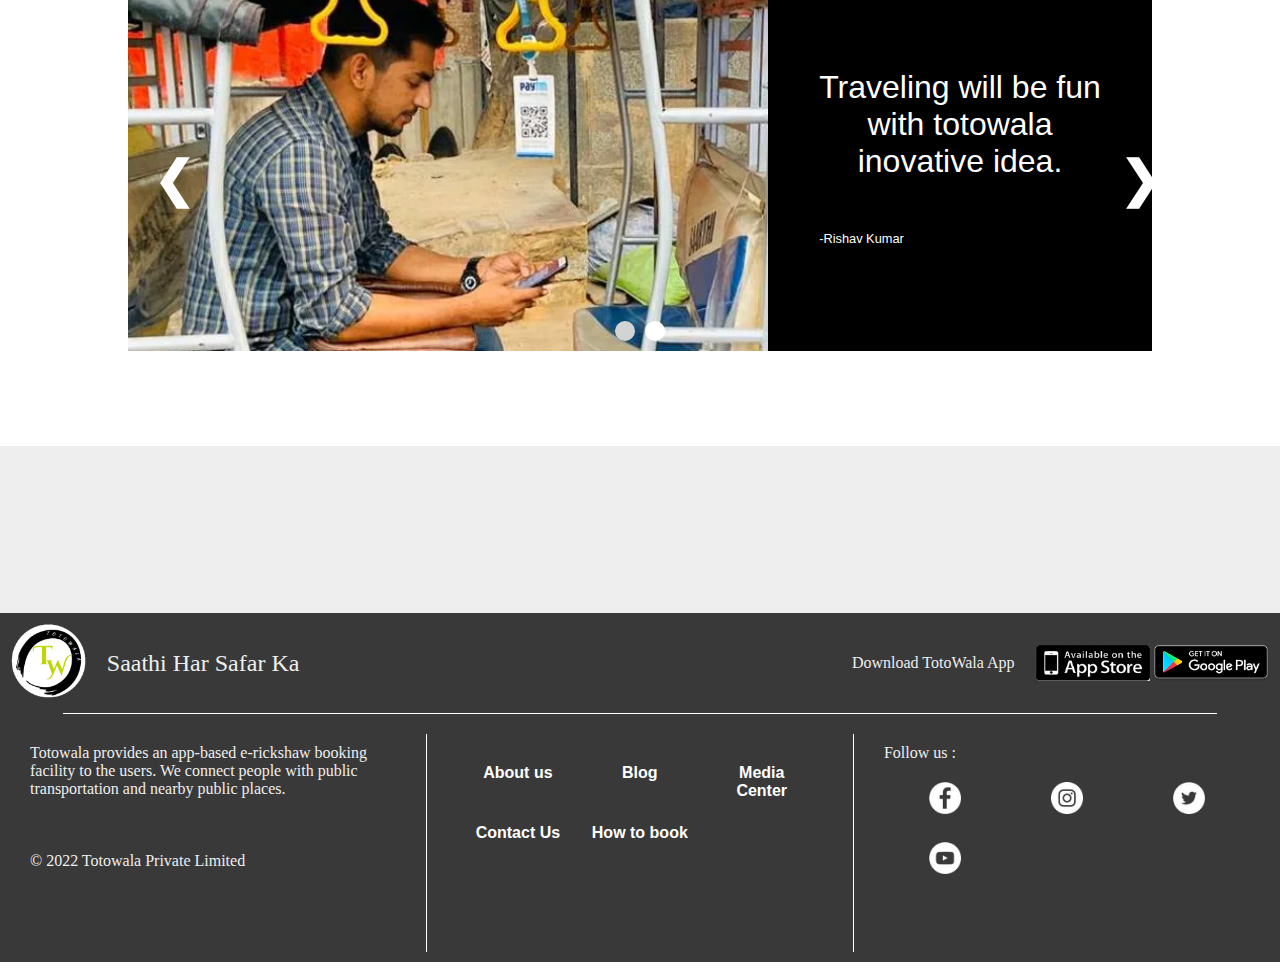
==== commit adc797cc: "Complete all pages" ====
--- a/index.html
+++ b/index.html
@@ -30,7 +30,7 @@
     <main>
         <div class="effect">
             <div class="circle-content">
-                <div class="circle-heading">On a journey to improve the<br> income of E-Rickshaw drivers</div>
+                <div class="circle-heading">Our mission is to solve commute<br> and logistics issue in a very affordable price.</div>
                 <div class="circle-heading-2">Get the app now</div>
                 <a href="www.google.com"><img src="img/play-store-logo.png" alt="play store"></a>
                 <a href="www.google.com"><img src="img/app-store-logo.png" alt="app store"></a>
@@ -121,7 +121,7 @@
                 <div class="e flex-c font-2">Saathi Har Safar Ka</div>
             </div>
             <div class="flex-h">
-                <div class="e flex-c">Download OYE! App</div>
+                <div class="e flex-c">Download TotoWala App</div>
                 <div class="e small-img flex-c"><img src="img/app-store-logo.png" alt=""><img src="img/play-store-logo.png" alt=""></div>
             </div>
         </div>
--- a/css/styles.css
+++ b/css/styles.css
@@ -94,6 +94,11 @@
     margin-top: 1px;
     width: 70vw;
 }
+.circle-2{
+    margin-top: 1px;
+    width: 90vw;
+    height: 25vw;
+}
 .circle-content{
     position:absolute;
     margin-left: 10vw;
@@ -397,18 +402,20 @@
 }
 .content-over-image{
     position: absolute;
-    font-size: 1vw;
-    color: var(--footer-dark-color);
+    font-size: 2vw;
+    color: black;
     font-weight: bold;
     text-align: center;
 }
 .content-over-image a{
     text-decoration: none;
     color: var(--footer-dark-color);
-    font-size: 3vw;
-}
-.content-over-image a:hover{
-    font-size: 3.2vw;
+}
+.img-s{
+    height: 10vw;
+}
+.img-b{
+    height: 13vw;
 }
 
 /*about us page*/
@@ -463,4 +470,27 @@
     position: absolute;
     width: 20vw;
     border: 5px;
+}
+.ride{
+    margin-left: 15vw;
+    margin-right: 15vw;
+    width: 70vw;
+}
+.features{
+    display: flex;
+    flex-direction: column;
+    width: 70vw;
+}
+.feature{
+    width: 20vw;
+    margin: 20px;
+}
+.feature-data{
+    text-align: left;
+    color: #393939;
+}
+.feature-data p{
+    font-weight: 600;
+    font-size: 1.1rem;
+    color: black;
 }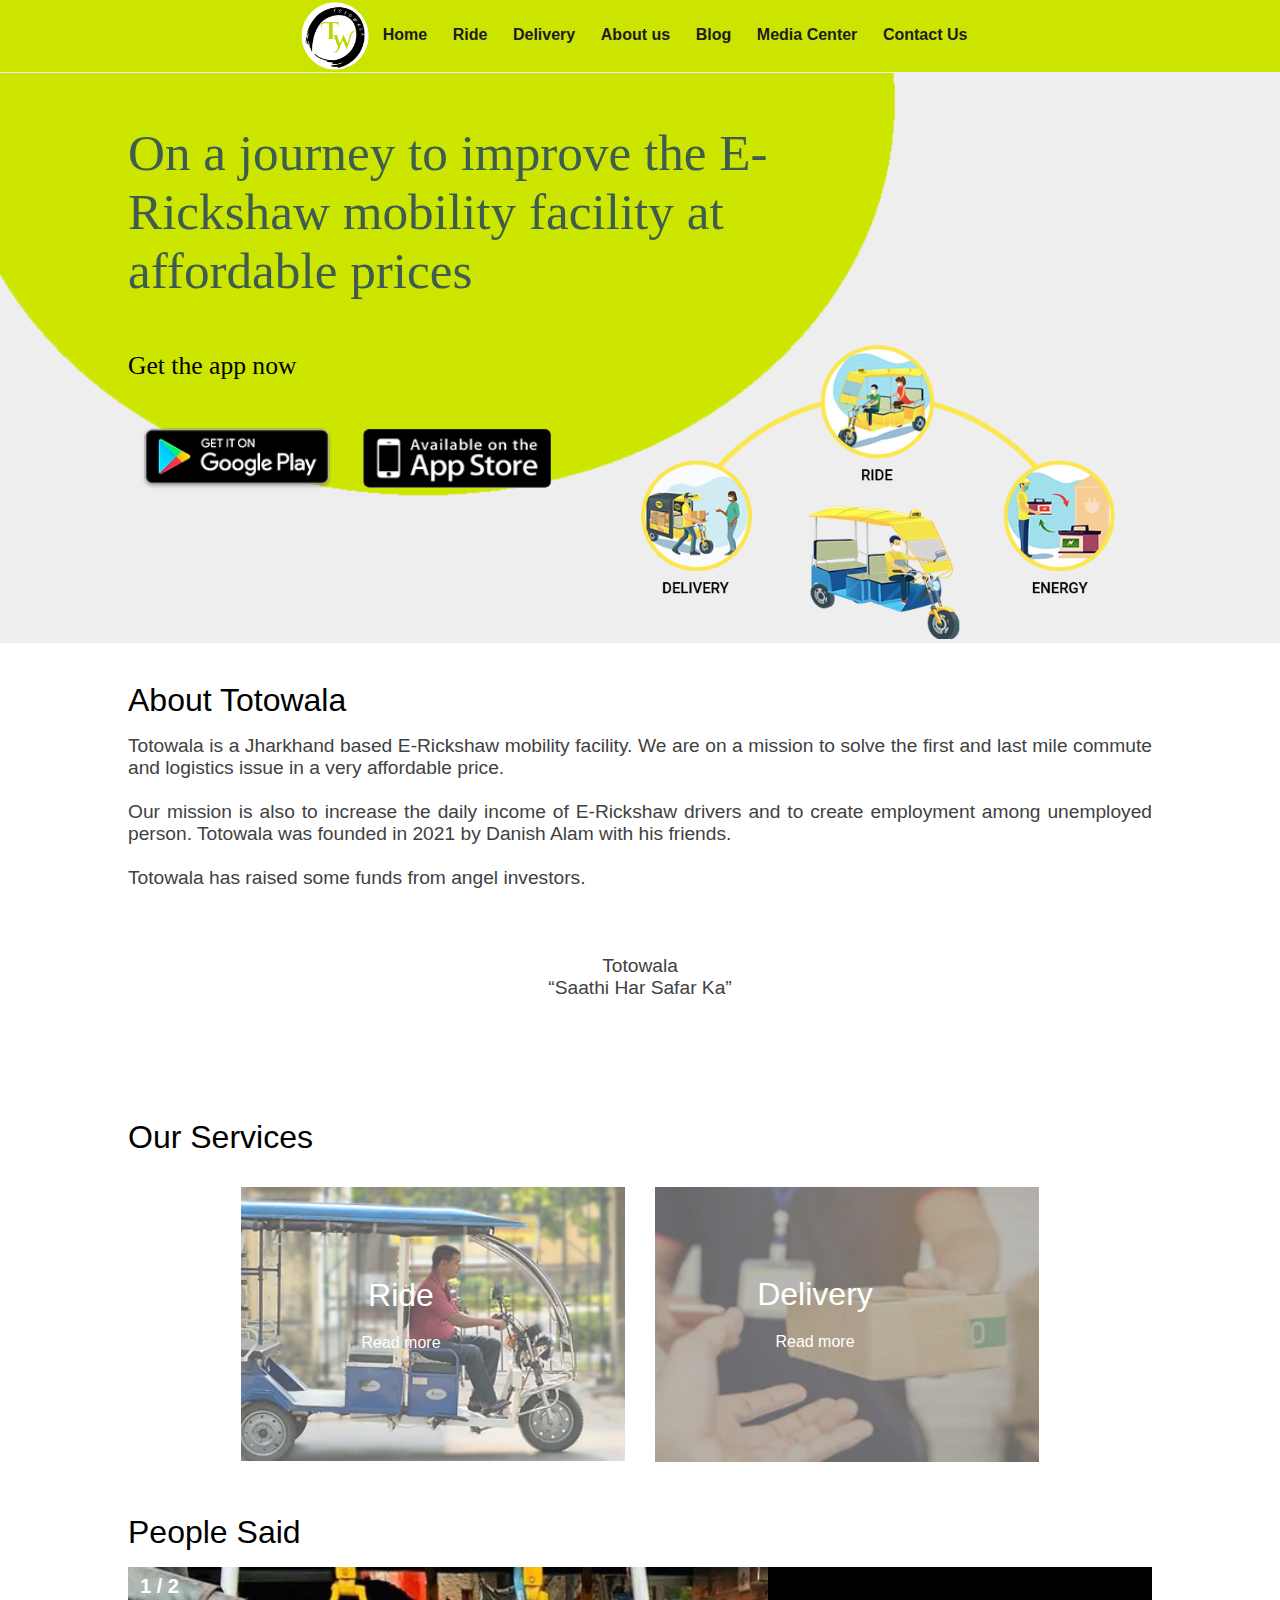
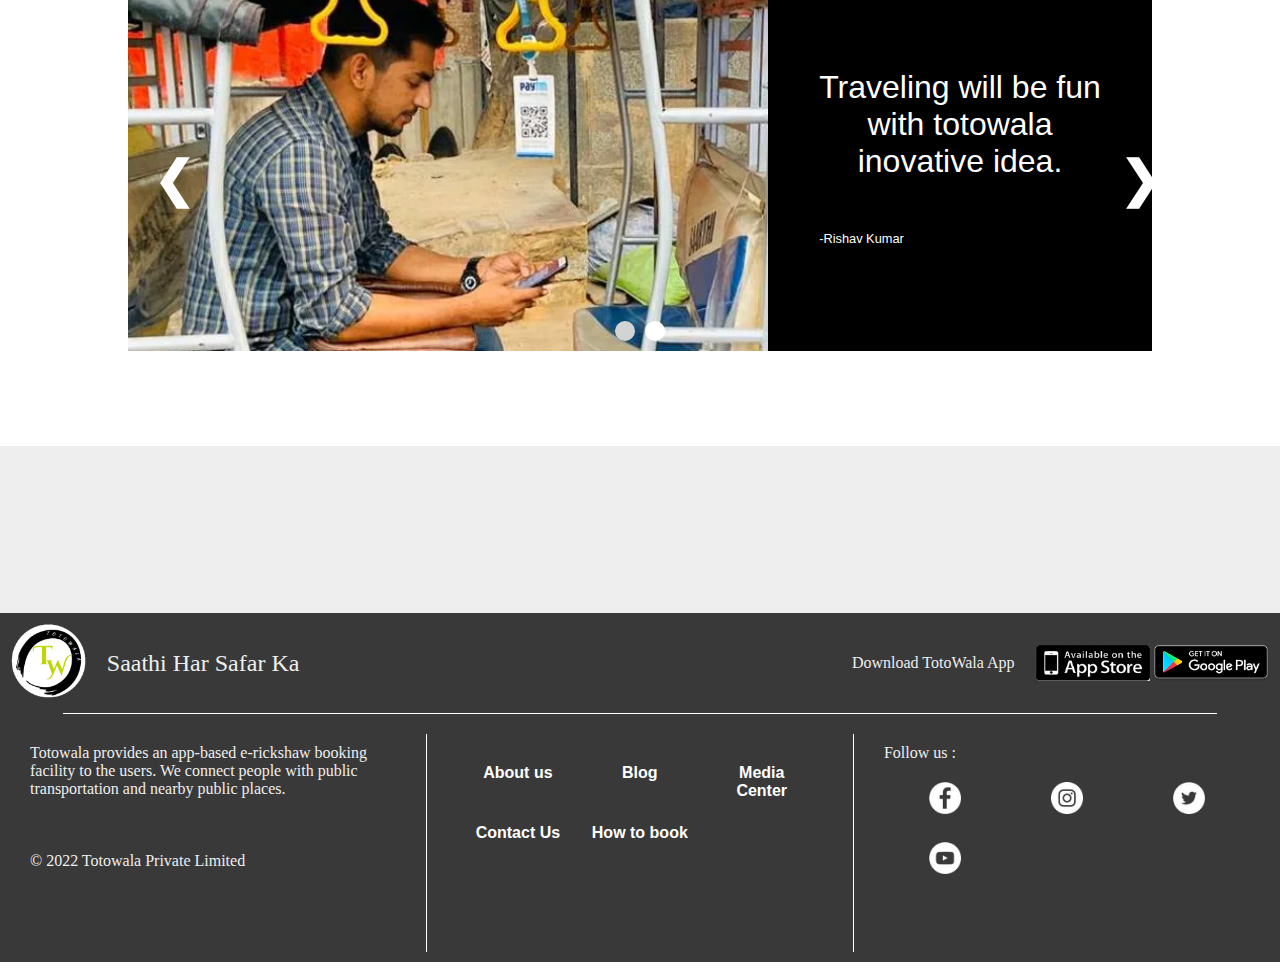
==== commit 56905527: "Mobile optimization" ====
--- a/index.html
+++ b/index.html
@@ -17,7 +17,11 @@
 <body>
     <header>
         <nav>
-            <div class="logo flex-all-center"><img alt="logo" src="img/logo.png"></div>
+            <div class="flex-h">
+                <div class="logo flex-all-center"><img  alt="logo" src="img/logo.png"><img class="logo-text" src="img/logo-text.png" alt=""></div>
+                <div class="menu"><img src="img/menu.png" alt=""></div>
+                <div class="close"><img src="img/close.png" alt=""></div>
+            </div>
             <div class="link"><a href="index.html">Home</a></div>
             <div class="link"><a href="ride.html">Ride</a></div>
             <div class="link"><a href="delivery.html">Delivery</a></div>
@@ -30,7 +34,7 @@
     <main>
         <div class="effect">
             <div class="circle-content">
-                <div class="circle-heading">Our mission is to solve commute<br> and logistics issue in a very affordable price.</div>
+                <div class="circle-heading">On a journey to improve the E-Rickshaw mobility facility at affordable prices</div>
                 <div class="circle-heading-2">Get the app now</div>
                 <a href="www.google.com"><img src="img/play-store-logo.png" alt="play store"></a>
                 <a href="www.google.com"><img src="img/app-store-logo.png" alt="app store"></a>
@@ -55,7 +59,7 @@
 
             <div class="artical">
                 <div class="artical-title">Our Services</div>
-                <div class="artical-content flex-all-center">
+                <div class="artical-content flex-all-center part">
                     <div class="services">
                         <img src="img/home-3.png" alt="image-of-rider">
                         <div class="content-over-img">
@@ -148,6 +152,7 @@
         </div>
     </footer>
     <script src="js/index.js"></script>
+    <script src="js/mobile.js"></script>
 </body>
 
 </html>--- a/css/styles.css
+++ b/css/styles.css
@@ -39,7 +39,7 @@
     justify-content: center;
     align-items: center;
 }
-.flex-h{
+.flex-v{
     display: flex;
     flex-direction: column;
 }
@@ -51,6 +51,15 @@
     position: sticky;
     top: 0px;
     z-index: 4;
+}
+.menu{
+    display: none;
+}
+.close{
+    display: none;
+}
+.logo-text{
+    display: none;
 }
 
 nav {
@@ -493,4 +502,142 @@
     font-weight: 600;
     font-size: 1.1rem;
     color: black;
+}
+
+
+/*Mobile optimization*/
+.display-none{
+    display: none;
+}
+.display-show{
+    display: block;
+}
+.flex-last{
+    display: flex;
+    justify-content: flex-end;
+}
+.flex-start{
+    display: flex;
+    justify-content: flex-start;
+}
+@media only screen and (max-width: 768px) {
+    /* For mobile phones: */
+    [class="link"]{
+        display: none;
+    }
+    [class="logo-text"]{
+        display: flex;
+        justify-content: flex-end;
+    }
+    [class="menu"]{
+        display: flex;
+        justify-content: flex-end;
+    }
+    [class="logo"]{
+        justify-content: flex-start;
+    }
+    .creator{
+        text-align: center;
+        display: block;
+        width: 90vw;
+    }
+    .foot{
+        display: flex;
+        justify-content: center;
+        align-items: center;
+        flex-direction:column-reverse;
+    }
+    .vr{
+        background-color: white;
+        width: 90vw;
+        height: 1px;
+        margin: 10px;
+    }
+    .div-3{
+        width: 90%;
+    }
+    nav{
+        flex-direction: column;
+        height: auto;
+    }
+    nav div{
+        width: 100vw;  
+    }
+    .part{
+        display: flex;
+        flex-direction: column;
+        justify-content: center;
+        align-items: center;
+    }
+    .feature{
+        display: flex;
+        flex-direction: row;
+        width: 70vw;
+    }
+    .services img {
+        width: 90vw;
+        opacity: 0.7;
+    }
+    .content-over-img {
+        position: absolute;
+        top: 20vw;
+        bottom: 7vw;
+        width: 90vw;
+        text-align: center;
+    }
+    .prev,.next {
+        position: absolute;
+        cursor: pointer;
+        top: 20%;
+        width: auto;
+        color: white;
+        font-weight: bold;
+        font-size: 50px;
+        transition: 0.6s ease;
+        border-radius: 0 3px 3px 0;
+        user-select: none;
+    }
+    .next {
+        left: 71vw;
+        border-radius: 3px 0 0 3px;
+    }
+    .circle-2{
+        margin-top: 1px;
+        width: 90vw;
+        height: 62vw;
+    }
+    .circle-heading-2{
+        font-size: 4.5vw;
+        margin-top: 4vw;
+        margin-bottom:2vw ;
+    }
+    .circle-heading{
+        font-size: 6vw;
+        color: var(--link-light-color);
+    }
+    .circle{
+        margin-top: 1px;
+        width: 90vw;
+        height: 60vw;
+    }
+    .wayes img{
+        width: 90vw;   
+    }
+    .img-s{
+        height: 20vw;
+    }
+    .img-b{
+        height: 25vw;
+    }
+    .content-over-image{
+        position: absolute;
+        font-size: 5vw;
+        color: black;
+        font-weight: bold;
+        text-align: center;
+    }
+    
+
+    
+    
 }